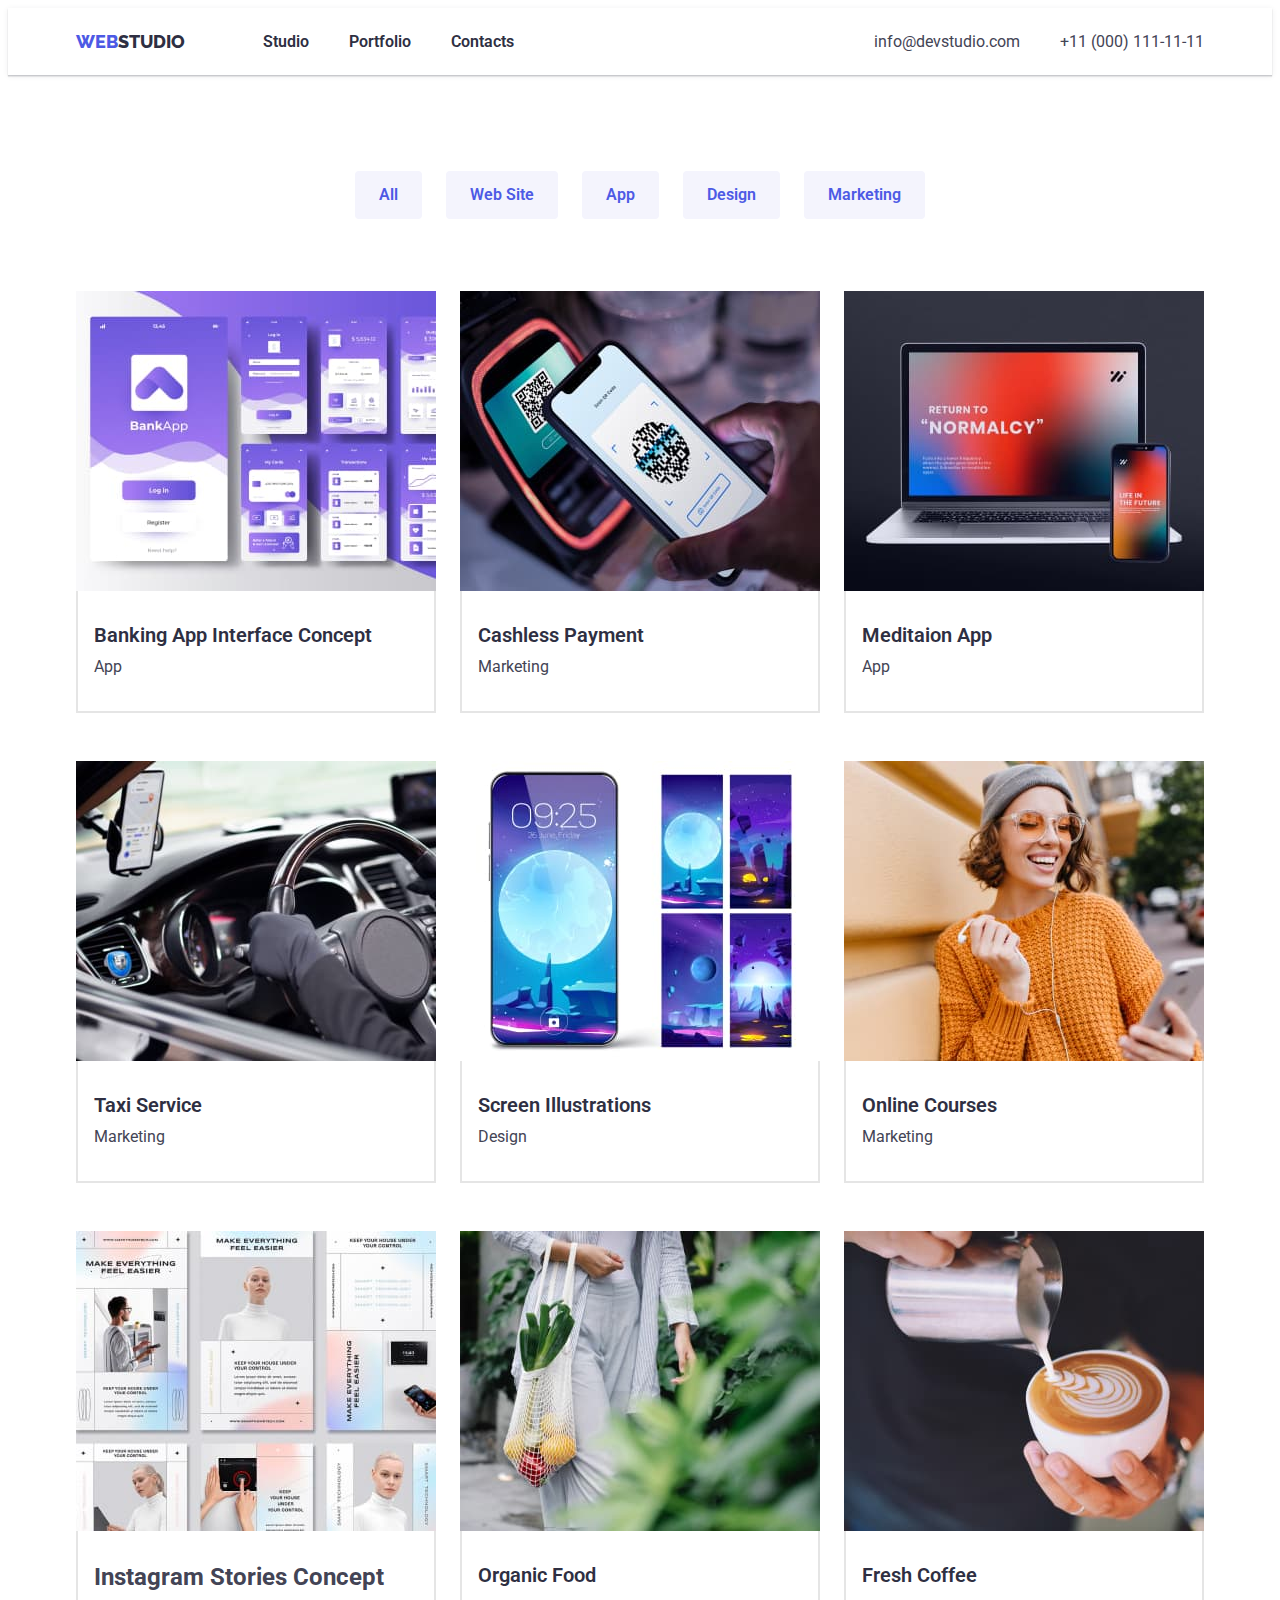
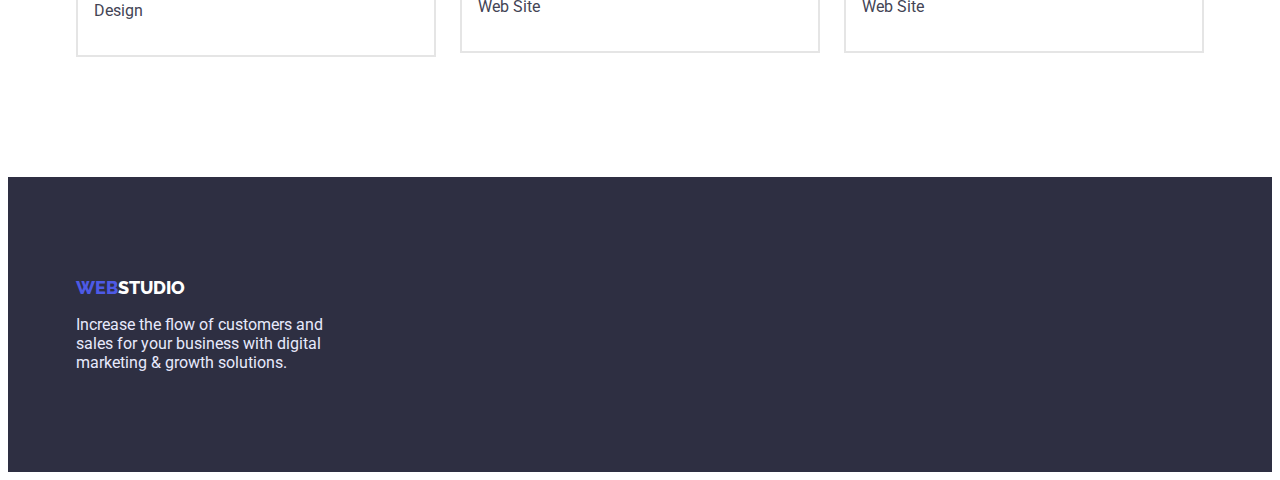
==== portfolio.html @ 4e50bfa2 "Починає роботу ДЗ4" ====
<!DOCTYPE html>
<html lang="en">
  <head>
    <meta charset="UTF-8" />
    <meta http-equiv="X-UA-Compatible" content="IE=edge" />
    <meta name="viewport" content="width=device-width, initial-scale=1.0" />
    <title>Portfolio</title>
    <link
      href="https://fonts.googleapis.com/css2?family=Raleway:wght@800&family=Roboto:wght@400;500;700;900&display=swap"
      rel="stylesheet"
    />
    <link
      rel="stylesheet"
      href="https://cdnjs.cloudflare.com/ajax/libs/modern-normalize/1.1.0/modern-normalize.min.css"
      integrity="sha512-wpPYUAdjBVSE4KJnH1VR1HeZfpl1ub8YT/NKx4PuQ5NmX2tKuGu6U/JRp5y+Y8XG2tV+wKQpNHVUX03MfMFn9Q=="
      crossorigin="anonymous"
      referrerpolicy="no-referrer"
    />
    <link rel="stylesheet" href="./css/styles.css" />
  </head>
  <body class="primary-style">
    <header class="header-shadow">
      <div class="container">
        <nav class="navigation-style">
          <a href="./index.html">
            <span class="logo-web">Web</span><span class="logo-studio">Studio</span></a
          >
          <ul class="nav-transition list">
            <li class="item">
              <a class="transition" href="./index.html">Studio</a>
            </li>
            <li class="item">
              <a class="transition" href="./portfolio.html">Portfolio</a>
            </li>
            <li class="item">
              <a class="transition" href="#">Contacts</a>
            </li>
          </ul>
        </nav>
        <ul class="contacts-style-item">
          <li class="list item">
            <a class="contacts" href="mailto:info@devstudio.com">info@devstudio.com</a>
          </li>
          <li class="list item">
            <a class="contacts" href="tel:+11(000)111-11-11">+11 (000) 111-11-11</a>
          </li>
        </ul>
      </div>
      <div class="header-shadow"></div>
    </header>
    <main>
      <section class="portfolio-style">
        <div class="container">
          <h1 class="visually-hidden">Our portfolio</h1>
          <ul class="list button-flex">
            <li>
              <button class="filter" type="button">All</button>
            </li>
            <li>
              <button class="filter" type="button">Web Site</button>
            </li>
            <li>
              <button class="filter" type="button">App</button>
            </li>
            <li>
              <button class="filter" type="button">Design</button>
            </li>
            <li>
              <button class="filter" type="button">Marketing</button>
            </li>
          </ul>
          <ul class="list portfolio-flex">
            <li class="card">
              <img
                src="./img/banking-app-interface-concept.jpg"
                alt="Banking application interface concept"
                width="360"
                height="300"
              />
              <div class="card-text">
                <h2 class="portfolio-name">Banking App Interface Concept</h2>
                <p class="portfolio-comment">App</p>
              </div>
            </li>
            <li class="card">
              <img
                src="./img/cashless-payment.jpg"
                alt="the mobile phone scans the QR code from another gadget"
                width="360"
                height="300"
              />
              <div class="card-text">
                <h2 class="portfolio-name">Cashless Payment</h2>
                <p class="portfolio-comment">Marketing</p>
              </div>
            </li>
            <li class="card">
              <img
                src="./img/meditaion-app.jpg"
                alt="illustration of laptop and mobile phone synchronization"
                width="360"
                height="300"
              />
              <div class="card-text">
                <h2 class="portfolio-name">Meditaion App</h2>
                <p class="portfolio-comment">App</p>
              </div>
            </li>
            <li class="card">
              <img
                src="./img/taxi-service.jpg"
                alt="mobile phone in the taxi car"
                width="360"
                height="300"
              />
              <div class="card-text">
                <h2 class="portfolio-name">Taxi Service</h2>
                <p class="portfolio-comment">Marketing</p>
              </div>
            </li>
            <li class="card">
              <img
                src="./img/screen-illustrations.jpg"
                alt="mobile wallpaper options"
                width="360"
                height="300"
              />
              <div class="card-text">
                <h2 class="portfolio-name">Screen Illustrations</h2>
                <p class="portfolio-comment">Design</p>
              </div>
            </li>
            <li class="card">
              <img
                src="./img/online-courses.jpg"
                alt="the girl listens to an online course on a mobile phone"
                width="360"
                height="300"
              />
              <div class="card-text">
                <h2 class="portfolio-name">Online Courses</h2>
                <p class="portfolio-comment">Marketing</p>
              </div>
            </li>
            <li class="card">
              <img
                src="./img/instagram-stories-concept.jpg"
                alt="options for displaying stories on Instagram"
                width="360"
                height="300"
              />
              <div class="card-text">
                <h2>Instagram Stories Concept</h2>
                <p class="portfolio-comment">Design</p>
              </div>
            </li>
            <li class="card">
              <img
                src="./img/organic-food.jpg"
                alt="a woman carries vegetables"
                width="360"
                height="300"
              />
              <div class="card-text">
                <h2 class="portfolio-name">Organic Food</h2>
                <p class="portfolio-comment">Web Site</p>
              </div>
            </li>
            <li class="card">
              <img
                src="./img/fresh-coffee.jpg"
                alt="making fragrant coffee"
                width="360"
                height="300"
              />
              <div class="card-text">
                <h2 class="portfolio-name">Fresh Coffee</h2>
                <p class="portfolio-comment">Web Site</p>
              </div>
            </li>
          </ul>
        </div>
      </section>
    </main>
    <footer class="end-page">
      <div class="container">
        <a href="./index.html">
          <span class="logo-web">Web</span><span class="logo-studio-end-page">Studio</span></a
        >
        <p class="end-page-text">
          Increase the flow of customers and sales for your business with digital marketing & growth
          solutions.
        </p>
      </div>
    </footer>
  </body>
</html>
---- css/styles.css ----
/* COLORS */
/* IRIS, Primary Brand (CTAs Focused Active states Links) #4D5AE5*/
/* Navy blue, Dark,(Overlays Shadows Headings) #2E2F42*/
/* GREEN, Success (Valid fields Success messages) #31D0AA */
/* SLATE, Text (Body text) #434455 */
/* LIGHT SLATE, Subtle Text (Helper text Deemphasized text) #8E8F99*/
/* cornflower, Accent (Accent color Hairlines Subtle backgrounds) #E7E9FC*/
/* CLOUD, Light (Light mode backgrounds Light mode Dialogs/alerts) F4F4FD */
/* body color #434455 */

*,
*::before,
*::after {
  box-sizing: border-box;
}

/* root colors  */
:root {
  --irish: #4d5ae5;
  --navyblue: #2e2f42;
  --success: #31d0aa;
  --slate: #434455;
  --lightsate: #8e8f99;
  --cornflower: #e7e9fc;
  --clode: #f4f4fd;
  --body: #434455;
  --body-bg-color: #ffffff;
  --button-hero-tc: #ffffff;
  --button-hero-active: #404bbf;
  --border-button-shadow: #e5e5e5;
}

/* toot font size */

/* fonts */
/* Primary-font "Roboto";, secondary-font - "Raleway" */
:root {
  --Primary-font: 'Roboto';
  --secondary-font: 'Raleway';
}
a {
  text-decoration: none;
}

h1,
h2,
h3,
h4,
h5,
h6,
p {
  margin: 0;
}

img {
  display: block;
}

.primary-style {
  font-family: 'Roboto', sans-serif;
  background-color: var(--body-bg-color);
  color: var(--body);
  color: var(--body);
  color: var(--body);
  font-weight: 400;
}

.list {
  margin: 0;
  padding: 0;
  list-style: none;
  text-decoration: none;
}

.container {
  margin-left: auto;
  margin-right: auto;
  padding-left: 15px;
  padding-right: 15px;
  width: 1158px;
}

.logo-web {
  text-transform: uppercase;
  font-family: 'Raleway', sans-serif;
  color: var(--irish);
  font-weight: 800;
  font-size: 18px;
  line-height: 1.2;
}

.logo-studio {
  text-transform: uppercase;
  color: var(--navyblue);
  font-family: 'Raleway', sans-serif;
  font-weight: 800;
  font-size: 18px;
  line-height: 1.2;
}

header .container {
  display: flex;
  align-items: center;
}

.navigation-style {
  display: flex;
  align-items: center;
  justify-content: left;
}

.header-shadow {
  box-shadow: 0px 2px 1px rgba(46, 47, 66, 0.08), 0px 1px 1px rgba(46, 47, 66, 0.16),
    0px 1px 6px rgba(46, 47, 66, 0.08);
}
.nav-transition {
  display: flex;
  margin-left: 78px;
}

.nav-transition .item + .item {
  margin-left: 40px;
}

.navigation-style {
  color: var(--navyblue);
  font: var(--Primary-fon), sans-serif;
  font-weight: 600;
  font-size: 16px;
}

.navigation-style .transition {
  display: block;
  padding-top: 24px;
  padding-bottom: 24px;
  color: var(--navyblue);
}

.navigation-style .transition:hover,
.navigation-style .transition:focus {
  color: var(--slate);
}

.navigation-style .transition:active {
  color: var(--irish);
}

.contacts {
  color: var(--slate);
  font-weight: 400;
  font-size: 16px;
  line-height: 1.5;
  padding: 0;
}

.contacts:hover,
.contacts:focus {
  color: var(--irish);
}

.contacts-style-item {
  display: flex;
  padding-left: 0;
  margin-left: auto;
}

.contacts-style-item .item + .item {
  margin-left: 40px;
}

/* main */
.hero {
  padding-top: 192px;
  padding-bottom: 192px;
  background-color: var(--navyblue);
}

.hero-text {
  color: var(--body-bg-color);
  font-weight: 600;
  font-size: 56px;
  line-height: 1.1;
  max-width: 474px;
  margin: 0 auto;
}

.hero-order {
  display: block;
  background-color: var(--irish);
  color: var(--button-hero-tc);
  font-weight: 600;
  line-height: 1.2;
  border-radius: 4px;
  cursor: pointer;
  border: none;
  padding: 16px 32px;
  max-width: 635px;
  margin: 0 auto;
  margin-top: 48px;
}

.hero-order:hover,
.hero-order:focus {
  background-color: var(--button-hero-active);
  color: var(--button-hero-tc);
}

.hero-order:active {
  background-color: var(--button-hero-active);
}

/* advantages */
.visually-hidden {
  position: absolute;
  white-space: nowrap;
  width: 1px;
  height: 1px;
  overflow: hidden;
  border: 0;
  padding: 0;
  clip: rect(0 0 0 0);
  clip-path: inset(50%);
  margin: -1px;
}

.advantages-style {
  padding-top: 120px;
  padding-bottom: 120px;
}
.advantages-headline {
  color: var(--navyblue);
  font-weight: 600;
  font-size: 20px;
  line-height: 1.2;
  margin-bottom: 8px;
}

.advantages-text {
  color: var(--slate);
  font-weight: 400;
  font-size: 16px;
  line-height: 1.5;
}

.advantages-item {
  display: flex;
  flex-wrap: wrap;
  gap: 24px;
}

.advantages-item .item {
  flex-basis: calc((100% - 72px) / 4);
}

/* job-profile */

.profile {
  padding-bottom: 120px;
}

.job-profile {
  color: var(--navyblue);
  font-weight: 600;
  font-size: 36px;
  line-height: 1.1;
  text-align: center;
}

.job-profile-img {
  display: flex;
  margin-top: 72px;
  gap: 24px;
}

.job-profile-img .item {
  flex-basis: calc((100% - 48px) / 3);
}

.section-teem-workers {
  background-color: var(--clode);
  padding-top: 120px;
  padding-bottom: 120px;
}

.teem-workers {
  color: var(--navyblue);
  font-weight: 600;
  font-size: 36px;
  line-height: 1.1;
  text-align: center;
}

.workers {
  color: var(--navyblue);
  font-weight: 600;
  font-size: 20px;
  line-height: 1.1;
}

.workers-bg-color {
  background-color: var(--body-bg-color);
}

.position-workers {
  color: var(--slate);
  font-size: 16px;
  line-height: 1.5;
  margin-top: 8px;
}

.workers-data {
  padding: 32px 16px;
  text-align: center;
}
.teem-workers-flex {
  display: flex;
  gap: 24px;
  margin-top: 72px;
}

/* portfolio */

.portfolio-style {
  padding-top: 96px;
  padding-bottom: 120px;
}

.button-flex {
  display: flex;
  gap: 24px;
  justify-content: center;
  margin-bottom: 72px;
}

.filter {
  font-family: var(--Primary-font);
  color: var(--irish);
  background-color: var(--clode);
  font-weight: 600;
  font-size: 16px;
  line-height: 1.5;
  cursor: pointer;
  display: inline-block;
  border-radius: 4px;
  padding: 12px 24px;
  min-width: auto;
  text-align: center;
  border: none;
}

.filter:hover,
.filter:focus {
  background-color: var(--irish);
  color: var(--button-hero-tc);
  border-bottom: 2px solid var(--border-button-shadow);
}

.portfolio-name {
  color: var(--navyblue);
  font-weight: 600;
  font-size: 20px;
  line-height: 1.2;
}

.portfolio-comment {
  color: var(--slate);
  font-size: 16px;
  line-height: 1.5;
  margin-top: 8px;
}

.card-text {
  padding-top: 32px;
  padding-bottom: 32px;
  padding-left: 16px;
  padding-left: 16px;
  padding-left: 16px;
  border-left: 2px solid var(--border-button-shadow);
  border-bottom: 2px solid var(--border-button-shadow);
  border-right: 2px solid var(--border-button-shadow);
}

.portfolio-flex {
  display: flex;
  flex-wrap: wrap;
  margin-left: -24px;
  margin-top: -48px;
}

.portfolio-flex > .card {
  margin-left: 24px;
  margin-top: 48px;
}

/* footer */
.end-page {
  background-color: var(--navyblue);
  padding-top: 100px;
  padding-bottom: 100px;
}

.logo-studio-end-page {
  text-transform: uppercase;
  color: var(--button-hero-tc);
  font-family: 'Raleway', sans-serif;
  font-weight: 800;
  font-size: 18px;
  line-height: 1.2;
}
.end-page-text {
  color: var(--cornflower);
  font-size: 16px;
  line-height: 1.2;
  margin-top: 16px;
  max-width: 264px;
}
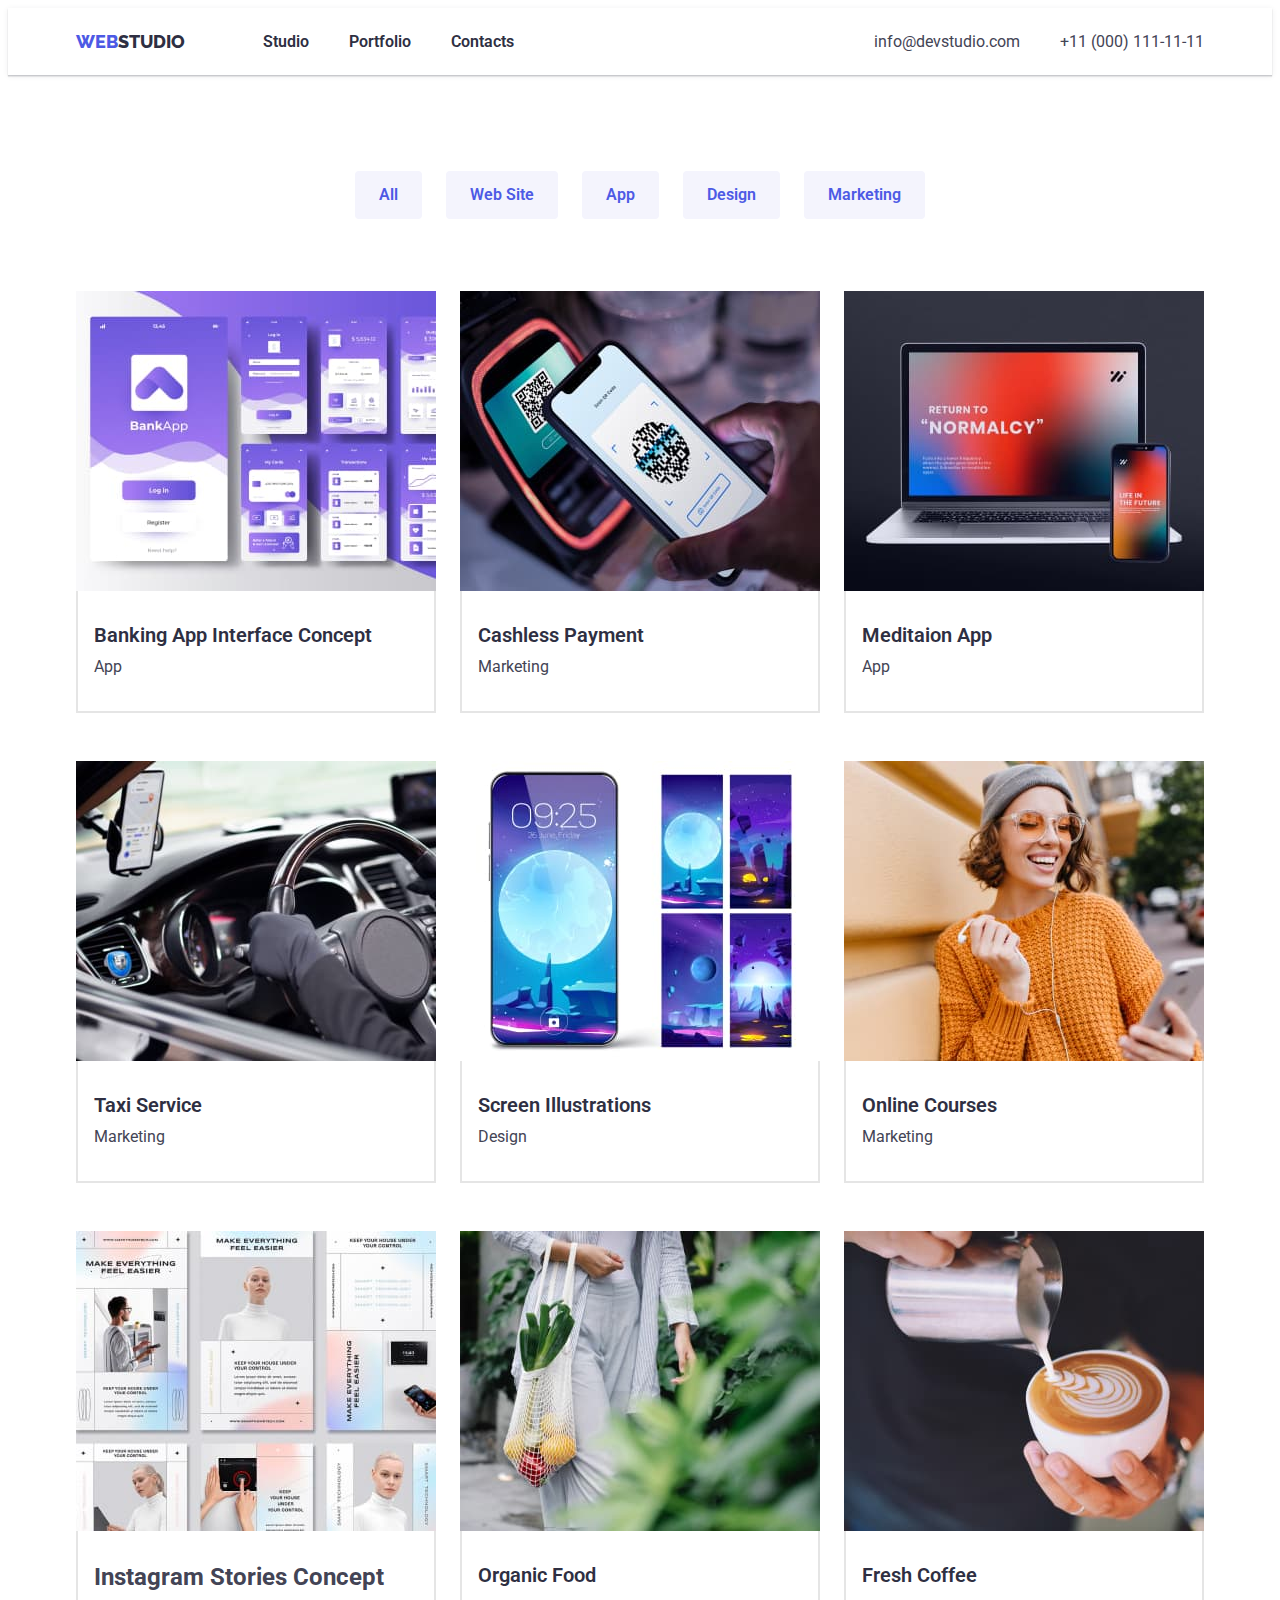
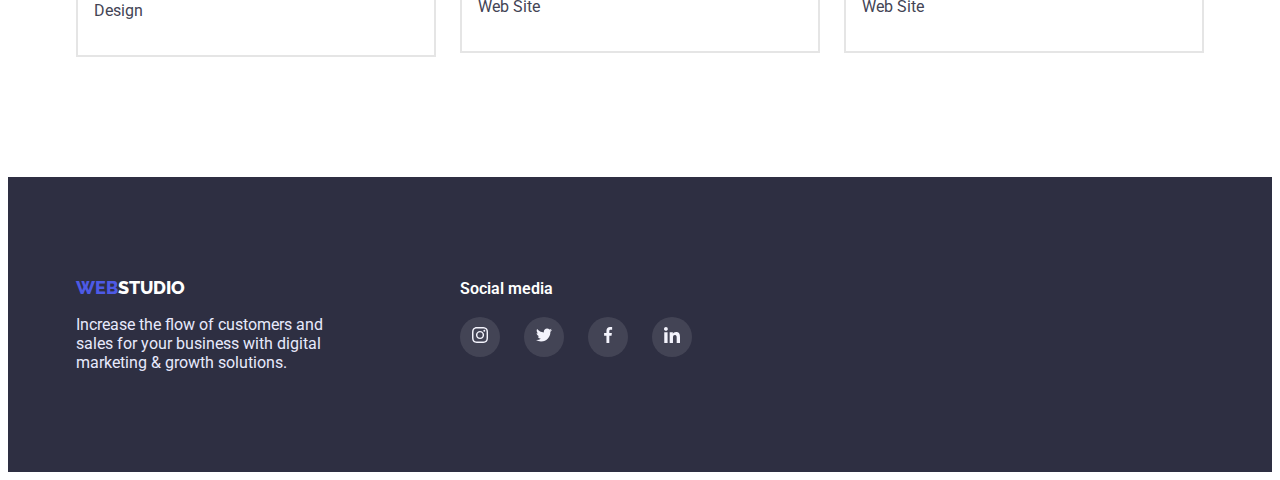
==== commit 29004e63: "ДЗ-4 відправлене на перевірку" ====
--- a/portfolio.html
+++ b/portfolio.html
@@ -184,13 +184,48 @@
     </main>
     <footer class="end-page">
       <div class="container">
-        <a href="./index.html">
-          <span class="logo-web">Web</span><span class="logo-studio-end-page">Studio</span></a
-        >
-        <p class="end-page-text">
-          Increase the flow of customers and sales for your business with digital marketing & growth
-          solutions.
-        </p>
+        <div class="footer-logo-text">
+          <a href="./index.html">
+            <span class="logo-web">Web</span><span class="logo-studio-end-page">Studio</span></a
+          >
+          <p class="end-page-text">
+            Increase the flow of customers and sales for your business with digital marketing &
+            growth solutions.
+          </p>
+        </div>
+        <div class="social-media">
+          <p class="social-media-text">Social media</p>
+          <ul class="list social-media-list">
+            <li class="social-media-footer">
+              <a href="https://www.instagram.com">
+                <svg class="social-media-icon">
+                  <use href="./img/webstudio-svg.svg#instagram"></use>
+                </svg>
+              </a>
+            </li>
+            <li class="social-media-footer">
+              <a href="https://www.twitter.com/">
+                <svg class="social-media-icon">
+                  <use href="./img/webstudio-svg.svg#twitter"></use>
+                </svg>
+              </a>
+            </li>
+            <li class="social-media-footer">
+              <a href="https://www.facebook.com">
+                <svg class="social-media-icon">
+                  <use href="./img/webstudio-svg.svg#facebook"></use>
+                </svg>
+              </a>
+            </li>
+            <li class="social-media-footer">
+              <a href="https://www.linkedin.com">
+                <svg class="social-media-icon">
+                  <use href="./img/webstudio-svg.svg#linkedin"></use>
+                </svg>
+              </a>
+            </li>
+          </ul>
+        </div>
       </div>
     </footer>
   </body>
--- a/css/styles.css
+++ b/css/styles.css
@@ -28,6 +28,7 @@
   --button-hero-tc: #ffffff;
   --button-hero-active: #404bbf;
   --border-button-shadow: #e5e5e5;
+  --social-footer-bg-color: rgba(255, 255, 255, 0.1);
 }
 
 /* toot font size */
@@ -173,6 +174,15 @@
   padding-top: 192px;
   padding-bottom: 192px;
   background-color: var(--navyblue);
+  background-image: linear-gradient(90deg, rgba(46, 47, 66, 0.7) 0%, rgba(46, 47, 66, 0.7) 100%),
+    url(/img/hero-img-optim.jpg);
+  height: 600px;
+  background-repeat: no-repeat;
+  background-position: center;
+  margin-left: auto;
+  margin: auto;
+  background-size: cover;
+  max-width: 1600;
 }
 
 .hero-text {
@@ -203,6 +213,8 @@
 .hero-order:focus {
   background-color: var(--button-hero-active);
   color: var(--button-hero-tc);
+  box-shadow: 0px 4px 4px rgba(0, 0, 0, 0.15);
+  border-radius: 4px;
 }
 
 .hero-order:active {
@@ -223,6 +235,11 @@
   margin: -1px;
 }
 
+.advantages-icon {
+  width: 64px;
+  height: 64px;
+}
+
 .advantages-style {
   padding-top: 120px;
   padding-bottom: 120px;
@@ -248,10 +265,29 @@
   gap: 24px;
 }
 
+.advantages-icon {
+  width: 264px;
+  height: 112px;
+  background-color: var(--clode);
+  display: flex;
+  justify-content: center;
+  align-items: center;
+  border-radius: 4px;
+}
+
+.advantages-icon-svg {
+  width: 64px;
+  height: 64px;
+}
+
 .advantages-item .item {
   flex-basis: calc((100% - 72px) / 4);
 }
 
+.advantages-icon-svg {
+  width: 64px;
+  height: 64px;
+}
 /* job-profile */
 
 .profile {
@@ -275,6 +311,8 @@
 .job-profile-img .item {
   flex-basis: calc((100% - 48px) / 3);
 }
+
+/* Our Team */
 
 .section-teem-workers {
   background-color: var(--clode);
@@ -297,8 +335,34 @@
   line-height: 1.1;
 }
 
+.social-network-list {
+  display: flex;
+  flex-wrap: wrap;
+  gap: 24px;
+  margin-top: 12px;
+}
+.social-network {
+  display: flex;
+  width: 40px;
+  height: 40px;
+  border-radius: 50%;
+  justify-content: center;
+  align-items: center;
+  background-color: var(--irish);
+  cursor: pointer;
+}
+
+.workers-data-icon {
+  width: 16px;
+  height: 16px;
+  background-color: var(--irish);
+}
+
 .workers-bg-color {
   background-color: var(--body-bg-color);
+  box-shadow: 0px 1px 6px rgba(46, 47, 66, 0.08), 0px 1px 1px rgba(46, 47, 66, 0.16),
+    0px 2px 1px rgba(46, 47, 66, 0.08);
+  border-radius: 0px 0px 4px 4px;
 }
 
 .position-workers {
@@ -312,10 +376,65 @@
   padding: 32px 16px;
   text-align: center;
 }
+
 .teem-workers-flex {
   display: flex;
   gap: 24px;
   margin-top: 72px;
+}
+
+/* Customers */
+
+.section-customers {
+  padding-top: 120px;
+  padding-bottom: 120px;
+}
+.customers {
+  color: var(--navyblue);
+  font-weight: 600;
+  font-size: 36px;
+  line-height: 1.2;
+  text-align: center;
+  padding-bottom: 72px;
+}
+
+.customers-list {
+  display: flex;
+  flex-wrap: wrap;
+  gap: 24px;
+}
+
+.customers-list-icon {
+  width: 168px;
+  height: 88px;
+  border: 1px solid var(--lightsate);
+  border-radius: 4px;
+  display: flex;
+  justify-content: center;
+  align-items: center;
+}
+
+.customers-list .item {
+  flex-basis: calc((100% - 120px) / 6);
+}
+
+.customers-list-icon-svg {
+  width: 104px;
+  height: 56px;
+  fill: var(--lightsate);
+}
+
+.customers-list-icon:hover,
+.customers-list-icon:focus {
+  cursor: pointer;
+  border-color: var(--irish);
+}
+
+.customers-list-icon-svg:hover,
+.customers-list-icon-svg:focus {
+  fill: var(--irish);
+  cursor: pointer;
+  border-color: var(--irish);
 }
 
 /* portfolio */
@@ -352,7 +471,9 @@
 .filter:focus {
   background-color: var(--irish);
   color: var(--button-hero-tc);
-  border-bottom: 2px solid var(--border-button-shadow);
+  /* border-bottom: 2px solid var(--border-button-shadow); */
+  box-shadow: 0px 3px 1px rgba(0, 0, 0, 0.1), 0px 2px 1px rgba(0, 0, 0, 0.08),
+    0px 2px 2px rgba(0, 0, 0, 0.12);
 }
 
 .portfolio-name {
@@ -392,6 +513,10 @@
   margin-top: 48px;
 }
 
+.portfolio-flex > .card:hover {
+  box-shadow: 0px 1px 6px rgba(46, 47, 66, 0.08);
+}
+
 /* footer */
 .end-page {
   background-color: var(--navyblue);
@@ -414,3 +539,42 @@
   margin-top: 16px;
   max-width: 264px;
 }
+
+.social-media-text {
+  font-family: var(--Primary-font) sans-serif;
+  color: var(--body-bg-color);
+  font-weight: 600;
+  font-size: 16px;
+  line-height: 1.5;
+}
+.social-media-list {
+  display: flex;
+  flex-wrap: wrap;
+  gap: 24px;
+  margin-top: 16px;
+}
+.social-media-footer {
+  width: 40px;
+  height: 40px;
+  background-color: var(--social-footer-bg-color);
+  border-radius: 50%;
+  display: flex;
+  gap: 24px;
+  justify-content: center;
+  align-items: center;
+}
+
+.social-media-icon {
+  width: 16px;
+  height: 16px;
+}
+
+.social-media-footer:hover,
+.social-media-footer:focus {
+  background-color: var(--success);
+}
+
+.end-page > .container {
+  display: flex;
+  gap: 120px;
+}
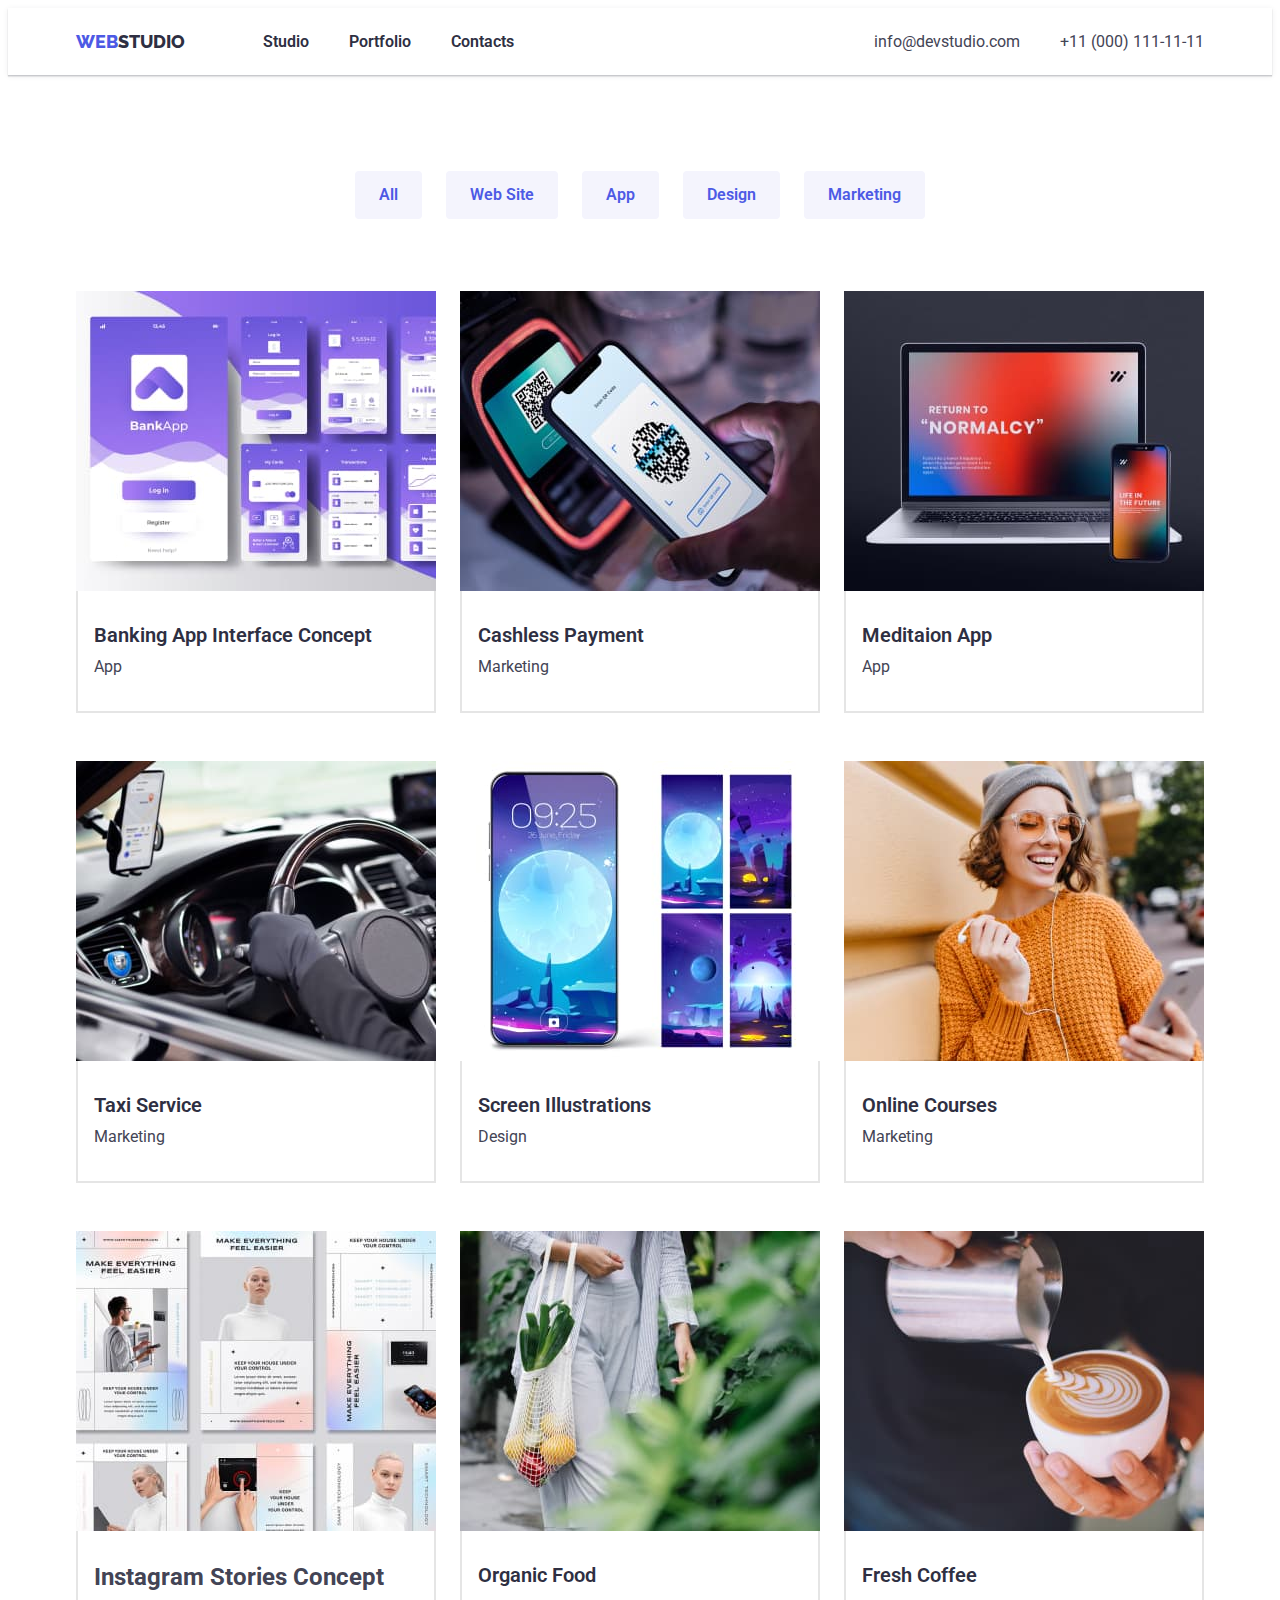
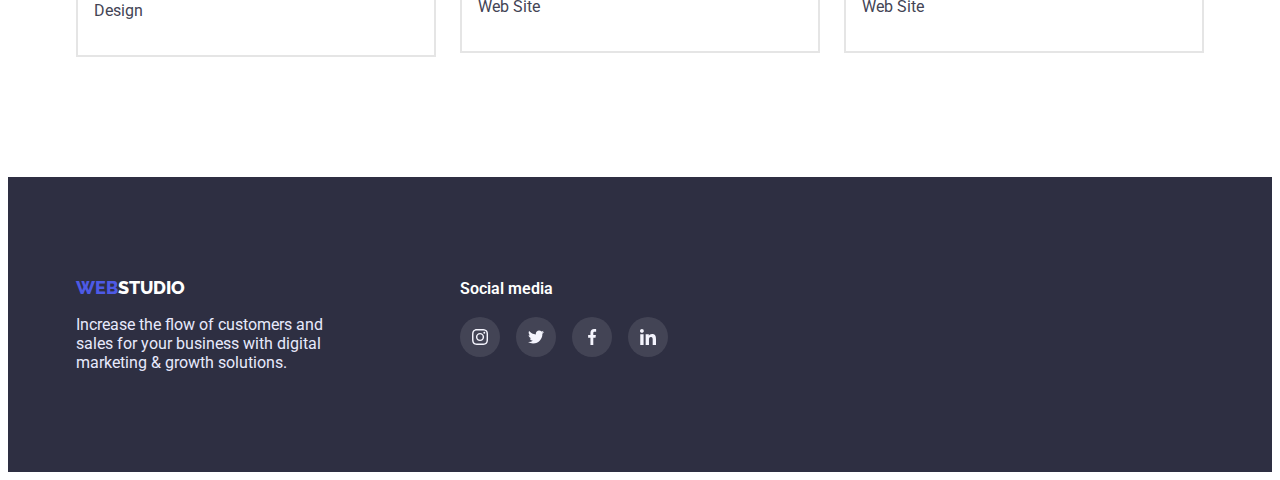
==== commit 43b396df: "У footer спрацьовує hover згідно макету" ====
--- a/portfolio.html
+++ b/portfolio.html
@@ -194,31 +194,31 @@
           </p>
         </div>
         <div class="social-media">
-          <p class="social-media-text">Social media</p>
+          <h3 class="social-media-text">Social media</h3>
           <ul class="list social-media-list">
-            <li class="social-media-footer">
-              <a href="https://www.instagram.com">
+            <li>
+              <a class="social-media-footer" href="https://www.instagram.com">
                 <svg class="social-media-icon">
                   <use href="./img/webstudio-svg.svg#instagram"></use>
                 </svg>
               </a>
             </li>
-            <li class="social-media-footer">
-              <a href="https://www.twitter.com/">
+            <li>
+              <a class="social-media-footer" href="https://www.twitter.com/">
                 <svg class="social-media-icon">
                   <use href="./img/webstudio-svg.svg#twitter"></use>
                 </svg>
               </a>
             </li>
-            <li class="social-media-footer">
-              <a href="https://www.facebook.com">
+            <li>
+              <a class="social-media-footer" href="https://www.facebook.com">
                 <svg class="social-media-icon">
                   <use href="./img/webstudio-svg.svg#facebook"></use>
                 </svg>
               </a>
             </li>
-            <li class="social-media-footer">
-              <a href="https://www.linkedin.com">
+            <li>
+              <a class="social-media-footer" href="https://www.linkedin.com">
                 <svg class="social-media-icon">
                   <use href="./img/webstudio-svg.svg#linkedin"></use>
                 </svg>
--- a/css/styles.css
+++ b/css/styles.css
@@ -175,14 +175,14 @@
   padding-bottom: 192px;
   background-color: var(--navyblue);
   background-image: linear-gradient(90deg, rgba(46, 47, 66, 0.7) 0%, rgba(46, 47, 66, 0.7) 100%),
-    url(/img/hero-img-optim.jpg);
+    url(../img/hero-img-optim.jpg);
   height: 600px;
   background-repeat: no-repeat;
   background-position: center;
   margin-left: auto;
   margin: auto;
   background-size: cover;
-  max-width: 1600;
+  max-width: 1440px;
 }
 
 .hero-text {
@@ -249,6 +249,7 @@
   font-weight: 600;
   font-size: 20px;
   line-height: 1.2;
+  margin-top: 8px;
   margin-bottom: 8px;
 }
 
@@ -395,7 +396,7 @@
   font-size: 36px;
   line-height: 1.2;
   text-align: center;
-  padding-bottom: 72px;
+  margin-bottom: 72px;
 }
 
 .customers-list {
@@ -426,16 +427,29 @@
 
 .customers-list-icon:hover,
 .customers-list-icon:focus {
-  cursor: pointer;
   border-color: var(--irish);
 }
 
 .customers-list-icon-svg:hover,
 .customers-list-icon-svg:focus {
-  fill: var(--irish);
+  border-color: var(--irish);
+}
+
+
+/* .customers-list-icon-link {
+  color: var(--lightsate); border: 1px solid var(--lightsate);
+}
+
+.customers-list-icon-link:hover,
+.customers-list-icon-link:focus {
+  color: var(--irish); border: 1px solid var(--irish);
   cursor: pointer;
-  border-color: var(--irish);
-}
+} */
+
+/* a { color: grey; border: 1px solid grey;}
+a:hover, a:focus { color: violet; border: 1px solid violet;}
+icon {fill: currentColor; }
+ */
 
 /* portfolio */
 
@@ -550,7 +564,7 @@
 .social-media-list {
   display: flex;
   flex-wrap: wrap;
-  gap: 24px;
+  gap: 16px;
   margin-top: 16px;
 }
 .social-media-footer {
